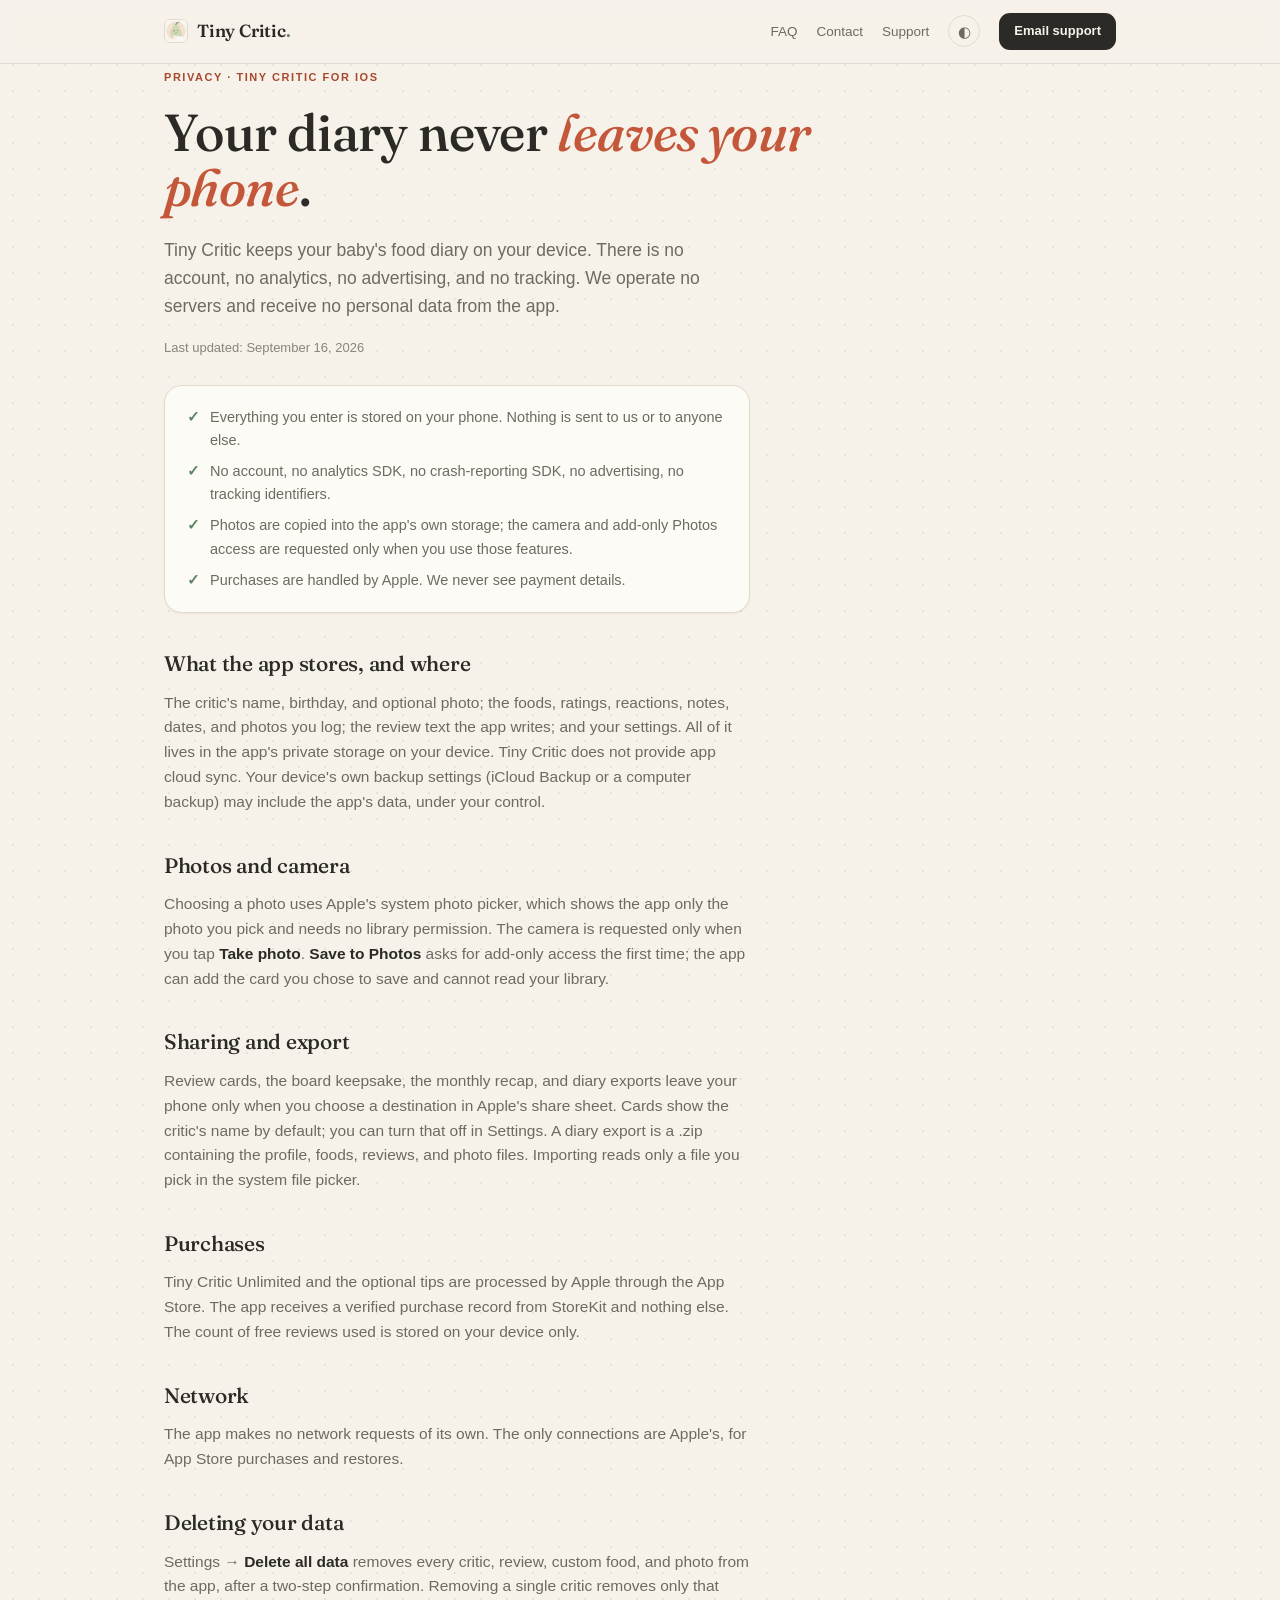
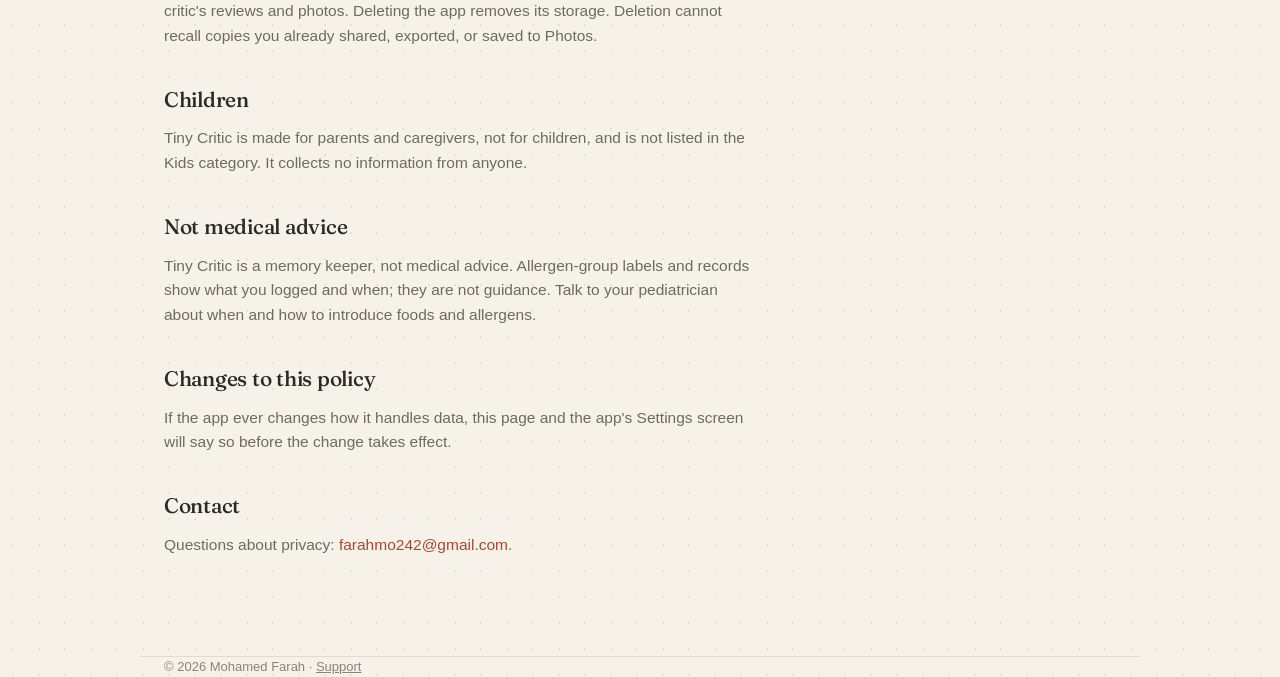
==== privacy.html @ 47fb6418 "Tiny Critic support site: FAQ, contact and privacy policy Co-Authored-By: Claude Fable 5.1 <noreply@" ====
<!DOCTYPE html>
<html lang="en">
<head>
<meta charset="UTF-8">
<meta name="viewport" content="width=device-width, initial-scale=1.0">
<title>Tiny Critic · Privacy Policy</title>
<meta name="description" content="Tiny Critic privacy policy. Your baby's food diary stays on your phone: no account, no analytics, no tracking, no server.">
<meta name="referrer" content="no-referrer">
<meta name="color-scheme" content="light dark">
<meta name="theme-color" content="#F6F3EC" media="(prefers-color-scheme: light)">
<meta name="theme-color" content="#1B1915" media="(prefers-color-scheme: dark)">
<link rel="icon" type="image/png" href="icon.png">
<link rel="apple-touch-icon" href="icon.png">
<link rel="preconnect" href="https://fonts.googleapis.com">
<link rel="preconnect" href="https://fonts.gstatic.com" crossorigin>
<link rel="stylesheet" href="https://fonts.googleapis.com/css2?family=Fraunces:ital,opsz,wght@0,9..144,400..600;1,9..144,400..600&display=swap">
<link rel="stylesheet" href="shared.css">
<script src="shared.js" defer></script>
</head>
<body>
<a class="skip" href="#policy">Skip to policy</a>
<nav aria-label="Site">
  <div class="nav-inner">
    <a class="nav-name serif" href="index.html"><img src="icon.png" alt="" width="24" height="24"><span>Tiny Critic<span class="dot">.</span></span></a>
    <div class="nav-links">
      <a href="index.html#faq" class="collapse">FAQ</a>
      <a href="index.html#contact" class="collapse">Contact</a>
      <a href="index.html">Support</a>
      <button id="themeBtn" class="theme-btn" type="button" aria-label="Switch theme" title="Theme: follows your system"><span id="themeIcon" aria-hidden="true">◐</span></button>
      <a class="nav-cta" href="mailto:farahmo242@gmail.com">Email support</a>
    </div>
  </div>
</nav>

<header class="wrap">
  <span class="eyebrow">Privacy · Tiny Critic for iOS</span>
  <h1 class="serif">Your diary never <em>leaves your phone</em>.</h1>
  <p class="lede">Tiny Critic keeps your baby's food diary on your device. There is no account, no analytics, no advertising, and no tracking. We operate no servers and receive no personal data from the app.</p>
  <p class="updated" style="margin-top:18px">Last updated: September 16, 2026</p>
</header>

<section class="wrap" id="policy">
  <div class="prose" data-reveal>
    <div class="summary-box" aria-label="Summary">
      <ul>
        <li>Everything you enter is stored on your phone. Nothing is sent to us or to anyone else.</li>
        <li>No account, no analytics SDK, no crash-reporting SDK, no advertising, no tracking identifiers.</li>
        <li>Photos are copied into the app's own storage; the camera and add-only Photos access are requested only when you use those features.</li>
        <li>Purchases are handled by Apple. We never see payment details.</li>
      </ul>
    </div>

    <h2 class="serif">What the app stores, and where</h2>
    <p>The critic's name, birthday, and optional photo; the foods, ratings, reactions, notes, dates, and photos you log; the review text the app writes; and your settings. All of it lives in the app's private storage on your device. Tiny Critic does not provide app cloud sync. Your device's own backup settings (iCloud Backup or a computer backup) may include the app's data, under your control.</p>

    <h2 class="serif">Photos and camera</h2>
    <p>Choosing a photo uses Apple's system photo picker, which shows the app only the photo you pick and needs no library permission. The camera is requested only when you tap <strong>Take photo</strong>. <strong>Save to Photos</strong> asks for add-only access the first time; the app can add the card you chose to save and cannot read your library.</p>

    <h2 class="serif">Sharing and export</h2>
    <p>Review cards, the board keepsake, the monthly recap, and diary exports leave your phone only when you choose a destination in Apple's share sheet. Cards show the critic's name by default; you can turn that off in Settings. A diary export is a .zip containing the profile, foods, reviews, and photo files. Importing reads only a file you pick in the system file picker.</p>

    <h2 class="serif">Purchases</h2>
    <p>Tiny Critic Unlimited and the optional tips are processed by Apple through the App Store. The app receives a verified purchase record from StoreKit and nothing else. The count of free reviews used is stored on your device only.</p>

    <h2 class="serif">Network</h2>
    <p>The app makes no network requests of its own. The only connections are Apple's, for App Store purchases and restores.</p>

    <h2 class="serif">Deleting your data</h2>
    <p>Settings → <strong>Delete all data</strong> removes every critic, review, custom food, and photo from the app, after a two-step confirmation. Removing a single critic removes only that critic's reviews and photos. Deleting the app removes its storage. Deletion cannot recall copies you already shared, exported, or saved to Photos.</p>

    <h2 class="serif">Children</h2>
    <p>Tiny Critic is made for parents and caregivers, not for children, and is not listed in the Kids category. It collects no information from anyone.</p>

    <h2 class="serif">Not medical advice</h2>
    <p>Tiny Critic is a memory keeper, not medical advice. Allergen-group labels and records show what you logged and when; they are not guidance. Talk to your pediatrician about when and how to introduce foods and allergens.</p>

    <h2 class="serif">Changes to this policy</h2>
    <p>If the app ever changes how it handles data, this page and the app's Settings screen will say so before the change takes effect.</p>

    <h2 class="serif">Contact</h2>
    <p>Questions about privacy: <a href="mailto:farahmo242@gmail.com?subject=Tiny%20Critic%20Privacy">farahmo242@gmail.com</a>.</p>
  </div>
</section>

<footer class="wrap">
  <p>© 2026 Mohamed Farah · <a href="index.html">Support</a></p>
</footer>
</body>
</html>
---- shared.css ----
/* ==========================================================
   Sweep support site — design tokens lifted from the app's
   Almanac theme (SweepTheme.swift / Tokens.swift).
   clay = sole accent, safe = sage green, amber = move soon,
   rust = sweeping now. Display face is Fraunces, like the app.
   ========================================================== */
:root, :root[data-theme="light"] {
  --paper:       #F6F2EA;
  --paper-deep:  #EEE8DC;
  --card:        #FDFBF6;
  --well:        #F0EBE1;
  --well-warm:   #E9E2D4;
  --ink:         #2B2A26;
  --ink2:        #6E6A60;
  --ink3:        #8A8478;
  --hairline:    #E1DBCE;
  --clay:        #C4573A;
  --clay-fill:   #BF5B3B;
  --clay-deep:   #A8482E;
  --safe:        #5E8265;
  --amber:       #C08A2D;
  --rust:        #A8402F;
  --on-clay:     #FFF8F2;
  --shadow:      0 1px 2px rgba(43,42,38,.06);
  --shadow-lift: 0 14px 30px rgba(43,42,38,.11);
}
@media (prefers-color-scheme: dark) {
  :root:not([data-theme="light"]) {
    --paper:       #1B1915;
    --paper-deep:  #14120F;
    --card:        #26221B;
    --well:        #211E18;
    --well-warm:   #2E2921;
    --ink:         #EAE4D6;
    --ink2:        #A69E8E;
    --ink3:        #8C8476;
    --hairline:    #3B362C;
    --clay:        #D1704E;
    --clay-fill:   #C9684A;
    --clay-deep:   #E08A6A;
    --safe:        #83AC8A;
    --amber:       #D5A34A;
    --rust:        #CE5B47;
    --on-clay:     #1B1915;
    --shadow:      0 1px 2px rgba(0,0,0,.3);
    --shadow-lift: 0 18px 34px rgba(0,0,0,.4);
  }
}
:root[data-theme="dark"] {
  --paper:       #1B1915;
  --paper-deep:  #14120F;
  --card:        #26221B;
  --well:        #211E18;
  --well-warm:   #2E2921;
  --ink:         #EAE4D6;
  --ink2:        #A69E8E;
  --ink3:        #8C8476;
  --hairline:    #3B362C;
  --clay:        #D1704E;
  --clay-fill:   #C9684A;
  --clay-deep:   #E08A6A;
  --safe:        #83AC8A;
  --amber:       #D5A34A;
  --rust:        #CE5B47;
  --on-clay:     #1B1915;
  --shadow:      0 1px 2px rgba(0,0,0,.3);
  --shadow-lift: 0 18px 34px rgba(0,0,0,.4);
}

*, *::before, *::after { margin: 0; padding: 0; box-sizing: border-box; }
[hidden] { display: none !important; }
html { scroll-behavior: smooth; -webkit-text-size-adjust: 100%; scroll-padding-top: 74px; }
body {
  background: var(--paper); color: var(--ink);
  background-image: radial-gradient(color-mix(in srgb, var(--ink) 8%, transparent) 1px, transparent 1.4px);
  background-size: 26px 26px;
  font-family: -apple-system, BlinkMacSystemFont, "SF Pro Text", "Segoe UI", Roboto, sans-serif;
  font-size: 15.5px; line-height: 1.6;
  -webkit-font-smoothing: antialiased; overflow-x: hidden;
}
.serif {
  font-family: "Fraunces", "Iowan Old Style", "New York", ui-serif, Georgia, "Times New Roman", serif;
  font-optical-sizing: auto;
  letter-spacing: -0.012em;
}
.mono {
  font-family: ui-monospace, "SF Mono", SFMono-Regular, Menlo, Consolas, monospace;
  font-size: .88em; letter-spacing: -0.01em;
}
.wrap { max-width: 1000px; margin: 0 auto; padding: 0 24px; }
a { color: inherit; }
img { max-width: 100%; display: block; }
:focus-visible { outline: 2px solid var(--clay); outline-offset: 3px; border-radius: 6px; }
.skip {
  position: absolute; left: 12px; top: -60px; z-index: 100;
  background: var(--ink); color: var(--paper); padding: 8px 14px;
  border-radius: 10px; font-size: 13.5px; text-decoration: none;
}
.skip:focus { top: 12px; }

.eyebrow {
  display: inline-block; font-size: 11px; font-weight: 600;
  letter-spacing: .14em; text-transform: uppercase; color: var(--clay-deep);
}

/* ================= Nav ================= */
nav {
  position: sticky; top: 0; z-index: 60;
  background: color-mix(in srgb, var(--paper) 86%, transparent);
  backdrop-filter: saturate(180%) blur(14px);
  -webkit-backdrop-filter: saturate(180%) blur(14px);
  border-bottom: 1px solid var(--hairline);
}
.nav-inner {
  display: flex; align-items: center; justify-content: space-between; gap: 16px;
  max-width: 1000px; margin: 0 auto; padding: 13px 24px;
}
.nav-name {
  display: inline-flex; align-items: center; gap: 9px;
  font-weight: 600; font-size: 17.5px; text-decoration: none; white-space: nowrap;
}
.nav-name img { width: 24px; height: 24px; border-radius: 6px; border: 1px solid var(--hairline); }
.nav-name .dot { color: var(--safe); }
.nav-links { display: flex; gap: 19px; align-items: center; }
.nav-links a {
  text-decoration: none; font-size: 13.5px; color: var(--ink2);
  transition: color .2s ease; white-space: nowrap;
}
.nav-links a:hover { color: var(--clay-deep); }
.nav-cta {
  font-size: 13px !important; font-weight: 600;
  color: var(--paper) !important; background: var(--ink);
  padding: 8px 15px; border-radius: 11px;
}
.nav-cta:hover { color: var(--paper) !important; opacity: .88; }
.theme-btn {
  display: grid; place-items: center;
  width: 32px; height: 32px; padding: 0; flex-shrink: 0;
  font-family: inherit; font-size: 15px; line-height: 1; cursor: pointer;
  color: var(--ink2); background: transparent;
  border: 1px solid var(--hairline); border-radius: 999px;
  transition: color .2s ease, border-color .2s ease;
}
.theme-btn:hover { color: var(--clay-deep); border-color: var(--ink3); }
@media (max-width: 640px) { .nav-links a.collapse { display: none; } }
@media (max-width: 480px) {
  .nav-inner { padding: 11px 14px; gap: 8px; }
  .nav-links { gap: 11px; }
  .nav-name { font-size: 15.5px; }
  .nav-cta { padding: 7px 12px; }
}

/* ================= Hero ================= */
header { padding: 64px 0 56px; }
h1 {
  font-size: clamp(33px, 5.6vw, 52px);
  font-weight: 500; line-height: 1.07; letter-spacing: -0.022em;
  margin: 16px 0 20px; max-width: 20ch;
}
h1 em { font-style: italic; color: var(--clay); }
.lede { font-size: 17.5px; color: var(--ink2); max-width: 56ch; }
.lede strong { color: var(--ink); font-weight: 600; }
.btn-row { display: flex; gap: 11px; flex-wrap: wrap; margin-top: 30px; }
.btn {
  display: inline-flex; align-items: center; justify-content: center; gap: 8px;
  padding: 13px 22px; border-radius: 15px;
  font-size: 15px; font-weight: 600; text-decoration: none;
  border: 1px solid transparent; cursor: pointer; font-family: inherit;
  transition: transform .18s ease, opacity .18s ease, border-color .18s ease;
}
.btn:active { transform: scale(.975); }
.btn-primary { background: var(--ink); color: var(--paper); }
.btn-primary:hover { opacity: .89; }
.btn-clay { background: var(--clay-fill); color: var(--on-clay); }
.btn-clay:hover { opacity: .91; }
.btn-ghost { border-color: var(--hairline); color: var(--ink); background: transparent; }
.btn-ghost:hover { border-color: var(--ink3); }
.btn-sm { padding: 10px 17px; font-size: 13.5px; border-radius: 12px; }
@media (max-width: 480px) { .btn-row .btn { flex: 1 1 100%; } }

.hero-note { display: flex; align-items: center; gap: 12px; margin-top: 30px; }
.hero-note img {
  width: 40px; height: 40px; border-radius: 9.5px;
  border: 1px solid var(--hairline); box-shadow: var(--shadow);
}
.hero-note span { font-size: 13px; color: var(--ink3); }

/* verdict legend under the lede */
.verdicts { display: flex; flex-wrap: wrap; gap: 8px; margin-top: 22px; }
.verdict {
  display: inline-flex; align-items: center; gap: 7px;
  font-size: 12px; font-weight: 700; letter-spacing: .09em; text-transform: uppercase;
  padding: 6px 12px; border-radius: 999px;
  border: 1px solid var(--hairline); background: var(--card); color: var(--ink2);
}
.verdict::before { content: ""; width: 7px; height: 7px; border-radius: 50%; background: var(--c, var(--ink3)); }
.verdict.safe { --c: var(--safe); }
.verdict.soon { --c: var(--amber); }
.verdict.now  { --c: var(--rust); }

/* ================= Sections ================= */
section, section.wrap { padding-bottom: 84px; scroll-margin-top: 68px; }
.section-head { margin-bottom: 30px; max-width: 64ch; }
h2 { font-size: clamp(25px, 3.7vw, 33px); font-weight: 500; letter-spacing: -0.018em; margin-top: 7px; }
.section-head p { color: var(--ink2); margin-top: 9px; }

/* ================= Cards ================= */
.grid { display: grid; grid-template-columns: repeat(auto-fit, minmax(288px, 1fr)); gap: 18px; }
.card {
  background: var(--card); border: 1px solid var(--hairline);
  border-radius: 20px; padding: 24px; box-shadow: var(--shadow);
  display: flex; flex-direction: column; gap: 9px;
  transition: transform .25s ease, box-shadow .25s ease;
}
.card:hover { transform: translateY(-3px); box-shadow: var(--shadow-lift); }
.card h3 { font-size: 19px; font-weight: 500; letter-spacing: -0.014em; }
.card p { font-size: 14.2px; color: var(--ink2); flex: 1; }
.card p b, .card p strong { color: var(--ink); font-weight: 600; }
.card .applink {
  font-size: 13.5px; font-weight: 600; color: var(--clay-deep);
  text-decoration: none; margin-top: 6px; display: inline-block;
}
.card .applink:hover { text-decoration: underline; }
.chip {
  font-size: 10px; font-weight: 700; letter-spacing: .09em; text-transform: uppercase;
  padding: 5px 10px; border-radius: 999px; align-self: flex-start;
  border: 1px solid var(--hairline); color: var(--ink2); white-space: nowrap;
}
.chip.safe { color: var(--safe); border-color: color-mix(in srgb, var(--safe) 45%, transparent); }
.chip.clay { color: var(--clay-deep); border-color: color-mix(in srgb, var(--clay) 45%, transparent); }

/* ================= FAQ (disclosure list) ================= */
.faq-list { display: flex; flex-direction: column; gap: 10px; max-width: 78ch; }
.faq-list details {
  background: var(--card); border: 1px solid var(--hairline);
  border-radius: 16px; box-shadow: var(--shadow);
}
.faq-list details[open] { box-shadow: var(--shadow-lift); }
.faq-list summary {
  list-style: none; cursor: pointer; display: flex; align-items: center; gap: 14px;
  padding: 17px 20px; font-size: 17px; font-weight: 500; letter-spacing: -0.012em;
}
.faq-list summary::-webkit-details-marker { display: none; }
.faq-list summary::after {
  content: "+"; margin-left: auto; flex-shrink: 0;
  width: 26px; height: 26px; border-radius: 50%; display: grid; place-items: center;
  border: 1px solid var(--hairline); color: var(--clay-deep);
  font-family: -apple-system, BlinkMacSystemFont, sans-serif; font-size: 16px; font-weight: 500;
  transition: transform .25s ease;
}
.faq-list details[open] summary::after { transform: rotate(45deg); }
.faq-list summary:hover { color: var(--clay-deep); }
.faq-list summary:focus-visible { outline-offset: -3px; border-radius: 16px; }
.faq-list .answer { padding: 0 20px 20px; color: var(--ink2); font-size: 14.6px; }
.faq-list .answer p + p { margin-top: 10px; }
.faq-list .answer b, .faq-list .answer strong { color: var(--ink); font-weight: 600; }
.faq-list .answer a { color: var(--clay-deep); text-decoration: none; }
.faq-list .answer a:hover { text-decoration: underline; }
.faq-list .answer .applink {
  display: inline-block; margin-top: 10px; font-size: 13.5px; font-weight: 600; color: var(--clay-deep);
}
.faq-list .answer ul { padding-left: 20px; margin-top: 8px; }
.faq-list .answer li + li { margin-top: 4px; }

/* ================= Panel ================= */
.panel {
  background: var(--card); border: 1px solid var(--hairline);
  border-radius: 22px; padding: 30px; box-shadow: var(--shadow);
}
.panel a { color: var(--clay-deep); }
.pulse {
  display: inline-block; width: 8px; height: 8px; border-radius: 50%;
  background: var(--safe); margin-right: 9px; vertical-align: 1px;
  animation: breathe 4s ease-in-out infinite;
}
@keyframes breathe { 0%,100% { opacity: 1 } 50% { opacity: .3 } }
.stamp { margin-top: 15px; font-size: 12.5px; color: var(--ink3); }
.stamp a { color: var(--clay-deep); }

/* Plus panel */
.plus { display: grid; grid-template-columns: 1.2fr 1fr; gap: 28px; align-items: start; }
.plus h3 { font-size: 24px; font-weight: 500; letter-spacing: -0.016em; margin: 6px 0 10px; }
.plus p { color: var(--ink2); }
.plus ul { list-style: none; display: flex; flex-direction: column; gap: 10px; }
.plus li { display: flex; gap: 12px; align-items: flex-start; font-size: 14.5px; color: var(--ink2); }
.plus li b { color: var(--ink); font-weight: 600; }
.plus li::before {
  content: ""; flex-shrink: 0; width: 8px; height: 8px; border-radius: 50%;
  background: var(--clay); margin-top: 8px;
}
.price {
  display: inline-flex; align-items: baseline; gap: 6px; margin-top: 4px;
  font-size: 15px; color: var(--ink2);
}
.price b { font-size: 30px; font-weight: 500; color: var(--ink); letter-spacing: -0.02em; }
.free-note {
  margin-top: 16px; padding: 12px 14px; border-radius: 12px;
  background: color-mix(in srgb, var(--safe) 11%, transparent);
  border: 1px solid color-mix(in srgb, var(--safe) 35%, transparent);
  font-size: 13.5px; color: var(--ink);
}
@media (max-width: 720px) { .plus { grid-template-columns: 1fr; } }

/* disclaimer strip */
.disclaimer {
  border-left: 3px solid var(--amber); padding: 4px 0 4px 16px;
  font-size: 13.5px; color: var(--ink2); max-width: 72ch;
}
.disclaimer b { color: var(--ink); }

/* ================= Prose (privacy page) ================= */
.prose { max-width: 68ch; }
.prose h2 { font-size: 21px; margin: 34px 0 10px; }
.prose p, .prose li { color: var(--ink2); margin-bottom: 14px; }
.prose p b, .prose p strong { color: var(--ink); }
.prose ul { padding-left: 22px; }
.prose a { color: var(--clay-deep); text-decoration: none; }
.prose a:hover { text-decoration: underline; }
.updated { color: var(--ink3); font-size: 13px; margin-bottom: 26px; }
.summary-box {
  background: var(--card); border: 1px solid var(--hairline); border-radius: 18px;
  padding: 20px 22px; margin-top: 8px; box-shadow: var(--shadow);
}
.summary-box ul { list-style: none; padding: 0; display: grid; gap: 8px; }
.summary-box li { display: flex; gap: 10px; align-items: flex-start; margin: 0; font-size: 14.5px; }
.summary-box li::before { content: "✓"; color: var(--safe); font-weight: 700; flex-shrink: 0; }

/* ================= Footer ================= */
footer {
  border-top: 1px solid var(--hairline); padding: 34px 0 46px;
  display: flex; justify-content: space-between; align-items: center;
  gap: 12px; flex-wrap: wrap; font-size: 13px; color: var(--ink3);
}
footer a { color: var(--ink3); }
footer a:hover { color: var(--clay-deep); }

/* ================= Hero entrance ================= */
@keyframes rise { from { opacity: 0; transform: translateY(24px); } }
html.js header .eyebrow   { animation: rise .7s cubic-bezier(.16,1,.3,1) backwards .05s; }
html.js header h1         { animation: rise .8s cubic-bezier(.16,1,.3,1) backwards .14s; }
html.js header .lede      { animation: rise .8s cubic-bezier(.16,1,.3,1) backwards .24s; }
html.js header .verdicts  { animation: rise .8s cubic-bezier(.16,1,.3,1) backwards .3s; }
html.js header .btn-row   { animation: rise .8s cubic-bezier(.16,1,.3,1) backwards .34s; }
html.js header .hero-note { animation: rise .8s cubic-bezier(.16,1,.3,1) backwards .44s; }
html.js header .phone-slot{ animation: rise .9s cubic-bezier(.16,1,.3,1) backwards .3s; }
@media (prefers-reduced-motion: reduce) { html.js header * { animation: none !important; } }

/* ================= Scroll reveals ================= */
html.js [data-reveal] {
  opacity: 0; transform: translateY(26px);
  transition: opacity .8s cubic-bezier(.16, 1, .3, 1) var(--reveal-delay, 0ms),
              transform .8s cubic-bezier(.16, 1, .3, 1) var(--reveal-delay, 0ms);
}
html.js [data-reveal].in { opacity: 1; transform: none; }
@media (prefers-reduced-motion: reduce) {
  html.js [data-reveal] { opacity: 1; transform: none; transition: none; }
  html { scroll-behavior: auto; }
  *, *::before, *::after { animation-duration: .001ms !important; transition-duration: .001ms !important; }
}

@media (max-width: 560px) {
  header { padding: 48px 0 40px; }
  section, section.wrap { padding-bottom: 64px; }
}
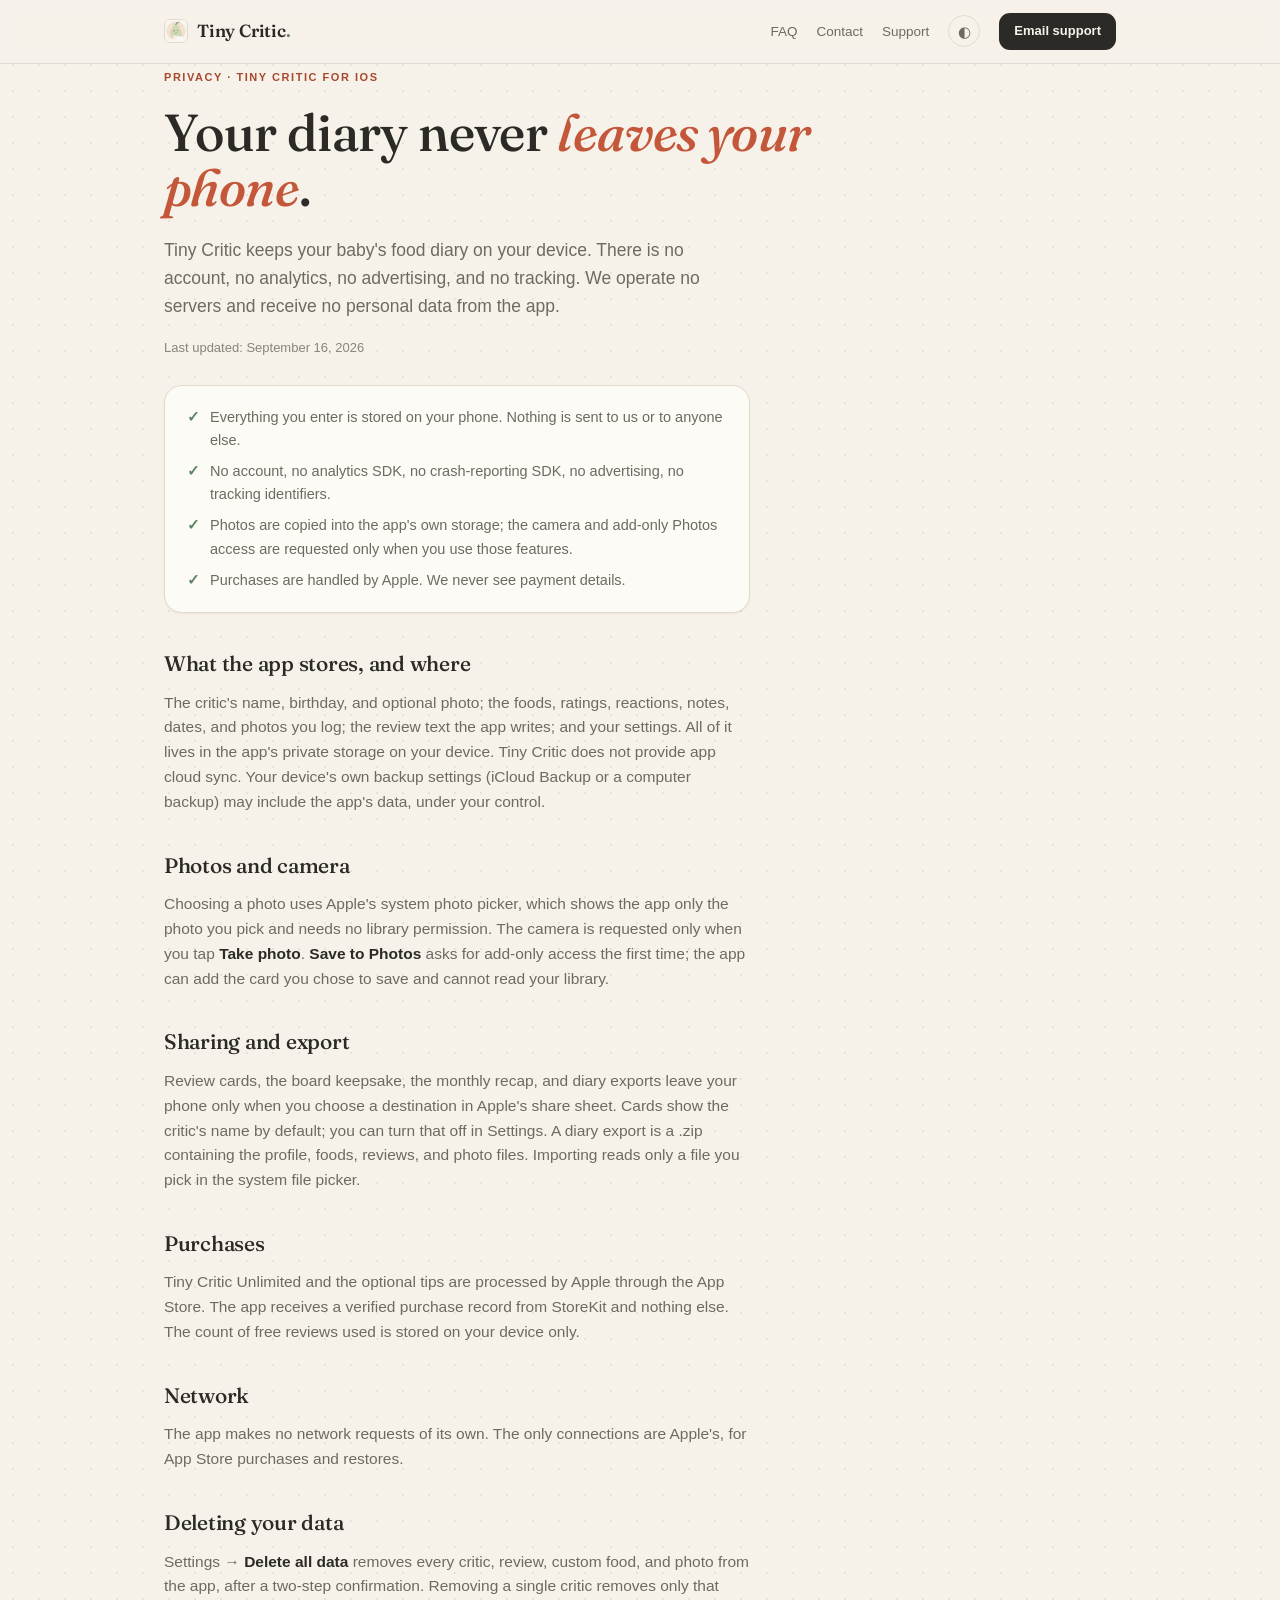
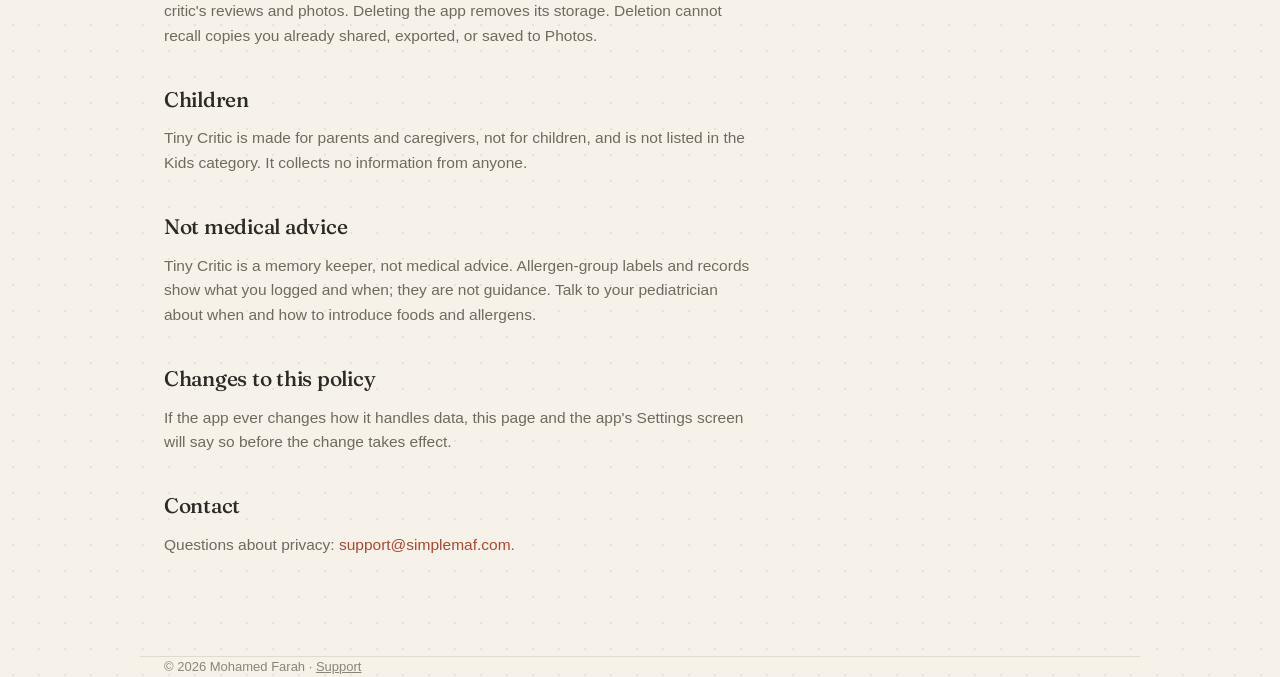
==== commit 7e582745: "Use support@simplemaf.com as the support address Co-Authored-By: Claude Fable 5.1 <noreply@anthropic" ====
--- a/privacy.html
+++ b/privacy.html
@@ -27,7 +27,7 @@
       <a href="index.html#contact" class="collapse">Contact</a>
       <a href="index.html">Support</a>
       <button id="themeBtn" class="theme-btn" type="button" aria-label="Switch theme" title="Theme: follows your system"><span id="themeIcon" aria-hidden="true">◐</span></button>
-      <a class="nav-cta" href="mailto:farahmo242@gmail.com">Email support</a>
+      <a class="nav-cta" href="mailto:support@simplemaf.com">Email support</a>
     </div>
   </div>
 </nav>
@@ -78,7 +78,7 @@
     <p>If the app ever changes how it handles data, this page and the app's Settings screen will say so before the change takes effect.</p>
 
     <h2 class="serif">Contact</h2>
-    <p>Questions about privacy: <a href="mailto:farahmo242@gmail.com?subject=Tiny%20Critic%20Privacy">farahmo242@gmail.com</a>.</p>
+    <p>Questions about privacy: <a href="mailto:support@simplemaf.com?subject=Tiny%20Critic%20Privacy">support@simplemaf.com</a>.</p>
   </div>
 </section>
 
